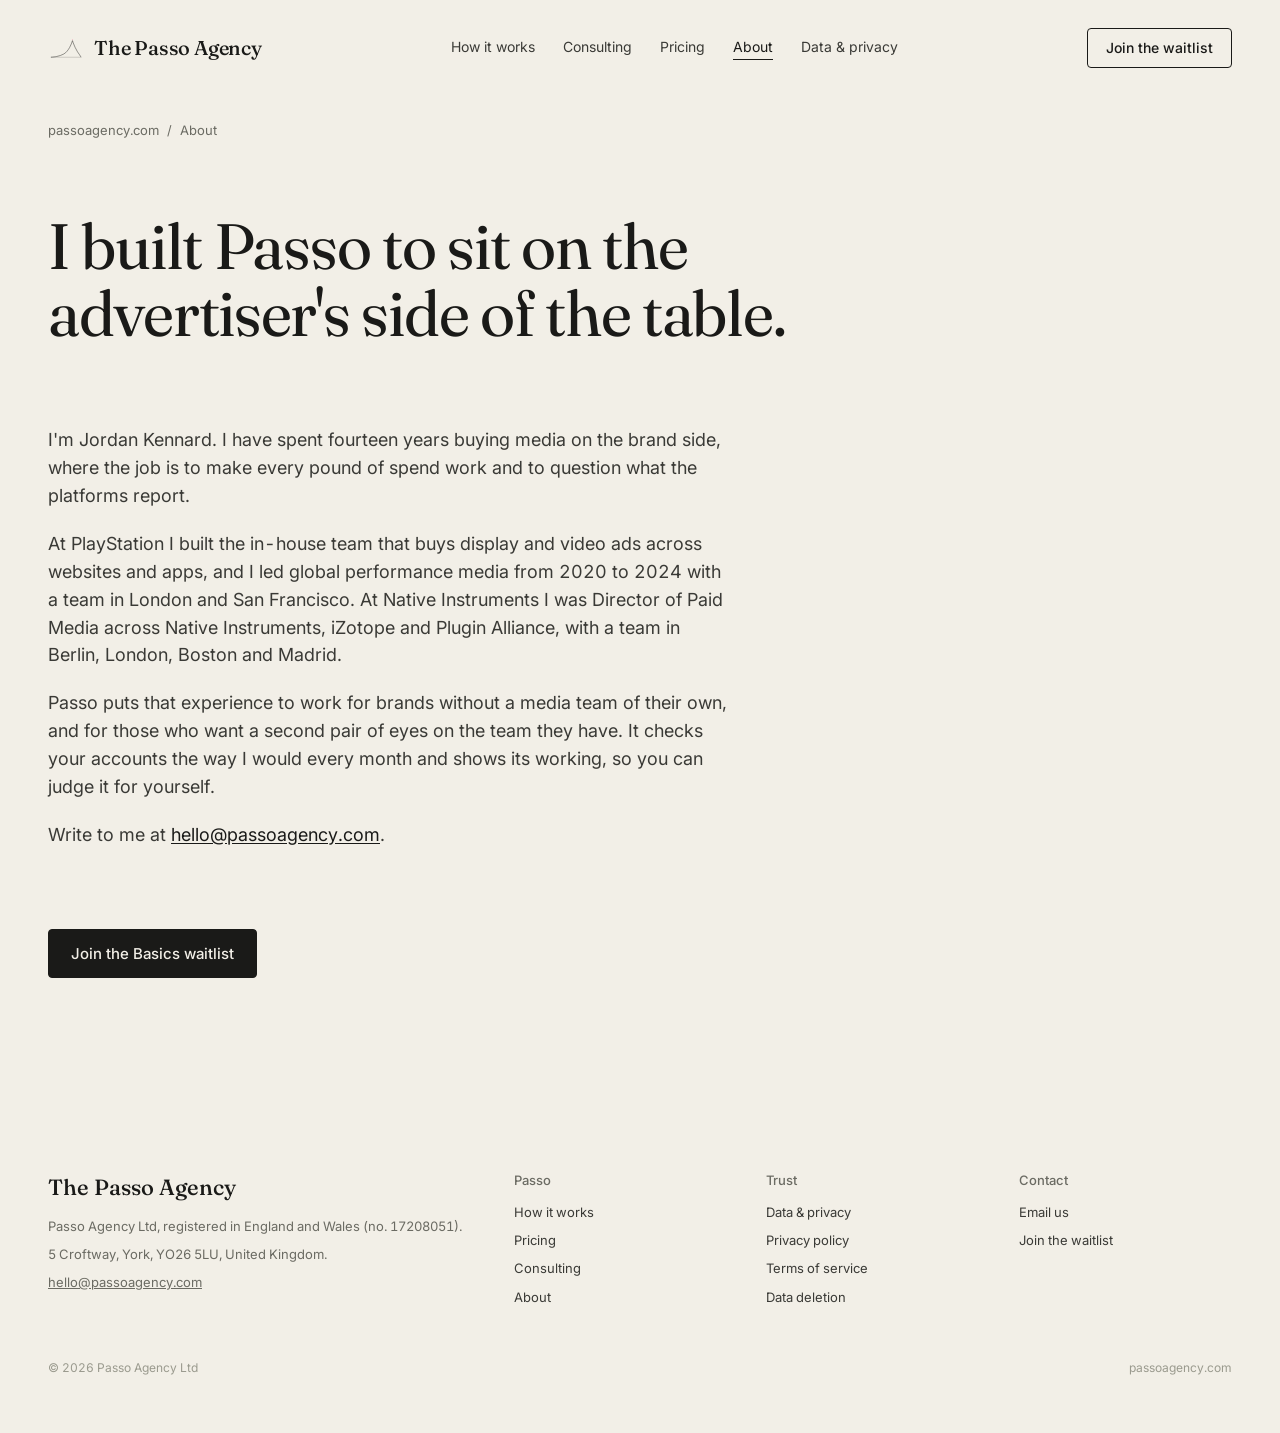
==== about.html @ f5b75918 "Site: rebuild around oversight for advertisers Homepage, How it works, a new consulting page, a new " ====
<!DOCTYPE html>
<html lang="en-GB">
<head>
  <meta charset="UTF-8" />
  <meta name="viewport" content="width=device-width, initial-scale=1.0" />
  <title>About The Passo Agency</title>
  <meta name="description" content="Passo is run by Jordan Kennard, who led paid media at PlayStation and Native Instruments." />

  <link rel="icon" type="image/svg+xml" href="data:image/svg+xml,%3Csvg xmlns='http://www.w3.org/2000/svg' viewBox='0 0 200 160' fill='none'%3E%3Cg transform='translate(16,24)'%3E%3Cline x1='120' y1='8' x2='120' y2='18' stroke='%23E5326A' stroke-width='3'/%3E%3Cpath d='M 0 110 C 14 109, 22 108, 32 106 C 46 103, 60 99, 72 92 C 86 84, 96 70, 104 56 C 112 42, 116 30, 120 18 L 124 30 C 130 46, 138 64, 148 80 C 156 92, 162 100, 168 110' stroke='%231A1A18' stroke-width='6' stroke-linejoin='miter' stroke-linecap='butt' fill='none'/%3E%3Cline x1='0' y1='110' x2='168' y2='110' stroke='%231A1A18' stroke-width='3'/%3E%3C/g%3E%3C/svg%3E" />

  <link rel="preconnect" href="https://fonts.googleapis.com" />
  <link rel="preconnect" href="https://fonts.gstatic.com" crossorigin />
  <link href="https://fonts.googleapis.com/css2?family=Fraunces:opsz,wght@9..144,400;9..144,500&family=Inter:wght@400;500;600&display=swap" rel="stylesheet" />

  <link rel="stylesheet" href="/assets/site.css" />
</head>
<body>
  <div class="page">

    <nav class="nav">
      <a class="brand" href="/" aria-label="The Passo Agency home">
        <svg class="brand-mark" viewBox="0 0 200 160" fill="none" xmlns="http://www.w3.org/2000/svg" aria-hidden="true">
          <g transform="translate(16,24)">
            <line x1="120" y1="10" x2="120" y2="16" stroke="#E5326A" stroke-width="1.5"/>
            <path d="M 0 110 C 14 109, 22 108, 32 106 C 46 103, 60 99, 72 92 C 86 84, 96 70, 104 56 C 112 42, 116 30, 120 18 L 124 30 C 130 46, 138 64, 148 80 C 156 92, 162 100, 168 110" stroke="#1A1A18" stroke-width="2.5" stroke-linejoin="miter" stroke-linecap="butt" fill="none"/>
            <line x1="0" y1="110" x2="168" y2="110" stroke="#1A1A18" stroke-width="1"/>
          </g>
        </svg>
        <span>The Passo Agency</span>
      </a>
      <div class="nav-links">
        <a href="/how-it-works.html">How it works</a>
        <a href="/consulting.html">Consulting</a>
        <a href="/pricing.html">Pricing</a>
        <a href="/about.html" class="active">About</a>
        <a href="/data-privacy.html">Data &amp; privacy</a>
      </div>
      <a href="/coming-soon.html" class="nav-cta">Join the waitlist</a>
    </nav>

    <div class="crumbs">
      <a href="/">passoagency.com</a><span class="sep">/</span><span>About</span>
    </div>

    <main class="pr pg">

      <h1>I built Passo to sit on the advertiser's side of the table.</h1>

      <section class="pg-section pg-prose">
        <p>I'm Jordan Kennard. I have spent fourteen years buying media on the brand side, where the job is to make every pound of spend work and to question what the platforms report.</p>
        <p>At PlayStation I built the in-house team that buys display and video ads across websites and apps, and I led global performance media from 2020 to 2024 with a team in London and San Francisco. At Native Instruments I was Director of Paid Media across Native Instruments, iZotope and Plugin Alliance, with a team in Berlin, London, Boston and Madrid.</p>
        <p>Passo puts that experience to work for brands without a media team of their own, and for those who want a second pair of eyes on the team they have. It checks your accounts the way I would every month and shows its working, so you can judge it for yourself.</p>
        <p>Write to me at <a href="mailto:hello@passoagency.com">hello@passoagency.com</a>.</p>
      </section>

      <section class="pg-section">
        <p><a class="btn-primary pr-btn" href="/coming-soon.html">Join the Basics waitlist</a></p>
      </section>

    </main>

    <footer class="site-foot">
      <div class="foot-grid">
        <div>
          <div class="foot-brand">The Passo Agency</div>
          <div>Passo Agency Ltd, registered in England and Wales (no. 17208051).</div>
          <div style="margin-top: 8px;">5 Croftway, York, YO26 5LU, United Kingdom.</div>
          <div style="margin-top: 8px;"><a href="mailto:hello@passoagency.com">hello@passoagency.com</a></div>
        </div>
        <div class="foot-col">
          <h5>Passo</h5>
          <ul>
            <li><a href="/how-it-works.html">How it works</a></li>
            <li><a href="/pricing.html">Pricing</a></li>
            <li><a href="/consulting.html">Consulting</a></li>
            <li><a href="/about.html">About</a></li>
          </ul>
        </div>
        <div class="foot-col">
          <h5>Trust</h5>
          <ul>
            <li><a href="/data-privacy.html">Data &amp; privacy</a></li>
            <li><a href="/privacy.html">Privacy policy</a></li>
            <li><a href="/terms.html">Terms of service</a></li>
            <li><a href="/data-deletion.html">Data deletion</a></li>
          </ul>
        </div>
        <div class="foot-col">
          <h5>Contact</h5>
          <ul>
            <li><a href="mailto:hello@passoagency.com">Email us</a></li>
            <li><a href="/coming-soon.html">Join the waitlist</a></li>
          </ul>
        </div>
      </div>
      <div class="foot-bottom">
        <div>&copy; 2026 Passo Agency Ltd</div>
        <div>passoagency.com</div>
      </div>
    </footer>

  </div>
</body>
</html>
---- assets/site.css ----
/* The Passo Agency — site-wide styles
 *
 * Design system tokens lifted from passo/design-system. Fraunces (display)
 * and Inter (body/UI) are loaded via Google Fonts in each page <head>.
 * Paper / ink palette only; rosa (#E5326A) is reserved for the live-data
 * dot on the topstrip; forest (#3D6B4A) is unused on marketing surfaces.
 */

:root {
  /* Paper tones */
  --paper-bg:     #F2EFE7;
  --paper-sunken: #ECE8DD;
  --paper-card:   #E4DFD2;
  --paper-rule:   #D8D2C2;

  /* Ink tones */
  --ink-primary:   #1A1A18;
  --ink-body:      #3A3A36;
  --ink-secondary: #6B6B63;
  --ink-label:     #9A9A8E;

  /* Accents — used sparingly */
  --rosa:   #E5326A;
  --forest: #3D6B4A;

  /* Type */
  --font-display: 'Fraunces', Georgia, serif;
  --font-body:    'Inter', -apple-system, BlinkMacSystemFont, sans-serif;

  /* Layout */
  --page-max: 1280px;
  --page-pad: 48px;
  --r-pill:   999px;
  --r-2:      4px;
  --r-1:      2px;
}

*, *::before, *::after { box-sizing: border-box; }

html, body {
  margin: 0;
  padding: 0;
  background: var(--paper-bg);
  color: var(--ink-primary);
  font-family: var(--font-body);
  font-size: 16px;
  line-height: 1.55;
  -webkit-font-smoothing: antialiased;
  font-feature-settings: 'tnum' 1;
}

a { color: inherit; }
img { max-width: 100%; display: block; }

/* ─── Layout shell ─────────────────────────────────────────────────────── */

.page { max-width: var(--page-max); margin: 0 auto; padding: 0 var(--page-pad); }

/* ─── Top strip ────────────────────────────────────────────────────────── */

.topstrip {
  display: flex;
  align-items: center;
  justify-content: space-between;
  padding: 14px 0;
  font-size: 11px;
  letter-spacing: 0.12em;
  text-transform: uppercase;
  color: var(--ink-label);
  border-bottom: 1px solid var(--paper-rule);
}

.topstrip .live {
  display: inline-flex;
  align-items: center;
  gap: 8px;
}

.topstrip .live-dot {
  width: 6px;
  height: 6px;
  background: var(--rosa);
  border-radius: 50%;
  display: inline-block;
  animation: passo-pulse 2.4s ease-in-out infinite;
}

@keyframes passo-pulse {
  0%, 100% { opacity: 1; }
  50%      { opacity: 0.4; }
}

@media (prefers-reduced-motion: reduce) {
  .topstrip .live-dot { animation: none; }
}

/* ─── Nav ──────────────────────────────────────────────────────────────── */

.nav {
  display: flex;
  align-items: center;
  justify-content: space-between;
  padding: 28px 0;
  gap: 24px;
}

.brand {
  display: inline-flex;
  align-items: center;
  gap: 10px;
  font-family: var(--font-display);
  font-weight: 500;
  font-size: 20px;
  letter-spacing: -0.01em;
  color: var(--ink-primary);
  text-decoration: none;
}

.brand-mark {
  width: 36px;
  height: 29px;
  flex-shrink: 0;
}

.nav-links {
  display: flex;
  gap: 28px;
  font-size: 14px;
  color: var(--ink-body);
}

.nav-links a {
  color: inherit;
  text-decoration: none;
  border-bottom: 1px solid transparent;
  padding-bottom: 2px;
  transition: border-color 0.15s ease;
}

.nav-links a:hover { border-color: var(--paper-rule); }
.nav-links a.active { color: var(--ink-primary); border-color: var(--ink-primary); }

.nav-cta {
  display: inline-block;
  padding: 8px 18px;
  border: 1px solid var(--ink-primary);
  border-radius: var(--r-2);
  color: var(--ink-primary);
  font-size: 14px;
  font-weight: 500;
  text-decoration: none;
  transition: background 0.15s ease, color 0.15s ease;
}

.nav-cta:hover { background: var(--ink-primary); color: var(--paper-bg); }

/* ─── Buttons ──────────────────────────────────────────────────────────── */

.btn-primary {
  display: inline-flex;
  align-items: center;
  gap: 8px;
  padding: 12px 22px;
  background: var(--ink-primary);
  color: var(--paper-bg);
  border: 1px solid var(--ink-primary);
  border-radius: var(--r-pill);
  font-size: 15px;
  font-weight: 500;
  font-family: inherit;
  text-decoration: none;
  cursor: pointer;
  transition: opacity 0.15s ease;
}

.btn-primary:hover { opacity: 0.85; }

.btn-secondary {
  display: inline-flex;
  align-items: center;
  gap: 8px;
  padding: 12px 22px;
  background: transparent;
  color: var(--ink-primary);
  border: 1px solid var(--paper-rule);
  border-radius: var(--r-pill);
  font-size: 15px;
  font-weight: 500;
  font-family: inherit;
  text-decoration: none;
  cursor: pointer;
  transition: border-color 0.15s ease;
}

.btn-secondary:hover { border-color: var(--ink-primary); }

/* ─── Eyebrow / labels ─────────────────────────────────────────────────── */

.eyebrow {
  font-size: 11px;
  font-weight: 600;
  letter-spacing: 0.16em;
  text-transform: uppercase;
  color: var(--ink-label);
  margin-bottom: 16px;
}

/* ─── Display / body type ──────────────────────────────────────────────── */

h1, h2, h3, h4 {
  font-family: var(--font-display);
  font-weight: 400;
  letter-spacing: -0.02em;
  color: var(--ink-primary);
  margin: 0;
}

h1 { font-size: 64px; line-height: 1.05; }
h2 { font-size: 40px; line-height: 1.15; letter-spacing: -0.015em; }
h3 { font-size: 22px; line-height: 1.25; letter-spacing: -0.01em; }
h4 { font-size: 18px; line-height: 1.3; letter-spacing: -0.005em; }

h1 em, h2 em, h3 em { font-style: italic; }

p { margin: 0 0 16px; color: var(--ink-body); }

p.lede {
  font-size: 19px;
  line-height: 1.55;
  color: var(--ink-body);
  max-width: 720px;
}

strong { color: var(--ink-primary); font-weight: 500; }

code {
  font-family: ui-monospace, 'SF Mono', Menlo, monospace;
  font-size: 0.9em;
  color: var(--ink-primary);
  background: var(--paper-sunken);
  padding: 1px 6px;
  border-radius: var(--r-1);
}

/* ─── Hero (homepage + interior) ───────────────────────────────────────── */

.hero {
  padding: 80px 0 64px;
  border-bottom: 1px solid var(--paper-rule);
}

.hero-interior { padding: 24px 0 48px; }

.hero h1 { max-width: 920px; margin-bottom: 22px; }

.hero-sub {
  font-size: 19px;
  line-height: 1.55;
  color: var(--ink-body);
  max-width: 640px;
  margin: 0 0 32px;
}

.hero-ctas {
  display: flex;
  gap: 12px;
  flex-wrap: wrap;
  align-items: center;
}

.hero-meta {
  margin-top: 24px;
  font-size: 13px;
  color: var(--ink-secondary);
}

/* ─── Sections ─────────────────────────────────────────────────────────── */

section.section {
  padding: 72px 0;
  border-bottom: 1px solid var(--paper-rule);
}

section.section:last-of-type { border-bottom: none; }

/* ─── Pillars ──────────────────────────────────────────────────────────── */

.pillar-grid {
  display: grid;
  grid-template-columns: repeat(3, 1fr);
  gap: 24px;
  margin-top: 8px;
}

.pillar {
  padding: 28px;
  background: var(--paper-card);
  border: 1px solid var(--paper-rule);
}

.pillar-num {
  font-family: var(--font-display);
  font-size: 13px;
  color: var(--ink-secondary);
  margin-bottom: 14px;
  letter-spacing: 0.05em;
}

.pillar h3 { margin-bottom: 12px; }
.pillar p { font-size: 15px; margin: 0; line-height: 1.55; color: var(--ink-body); }

/* ─── Timeline ─────────────────────────────────────────────────────────── */

.timeline {
  display: grid;
  grid-template-columns: 1fr 1fr;
  gap: 40px;
  margin-top: 16px;
}

.timeline-step {
  border-left: 1px solid var(--paper-rule);
  padding-left: 22px;
}

.timeline-step .day {
  font-family: var(--font-display);
  font-size: 13px;
  color: var(--ink-secondary);
  text-transform: uppercase;
  letter-spacing: 0.1em;
  margin-bottom: 8px;
}

.timeline-step h4 { margin-bottom: 10px; }
.timeline-step p { font-size: 15px; margin: 0; color: var(--ink-body); }

/* ─── Data sources rows ────────────────────────────────────────────────── */

.data-row {
  display: grid;
  grid-template-columns: 220px 1fr;
  gap: 32px;
  padding: 22px 0;
  border-bottom: 1px solid var(--paper-rule);
  align-items: baseline;
}

.data-row:last-child { border-bottom: none; }

.data-source {
  font-family: var(--font-display);
  font-weight: 500;
  font-size: 20px;
  color: var(--ink-primary);
}

.data-purpose {
  font-size: 15px;
  line-height: 1.6;
  color: var(--ink-body);
}

/* ─── Crumbs ───────────────────────────────────────────────────────────── */

.crumbs {
  padding: 24px 0 0;
  font-size: 13px;
  color: var(--ink-secondary);
}

.crumbs a { color: inherit; text-decoration: none; }
.crumbs a:hover { color: var(--ink-secondary); }
.crumbs span.sep { padding: 0 8px; }

/* ─── Article layout (interior pages with TOC) ─────────────────────────── */

.main-grid {
  display: grid;
  grid-template-columns: 220px 1fr;
  gap: 56px;
  padding: 56px 0 80px;
}

.toc {
  position: sticky;
  top: 24px;
  align-self: start;
}

.toc h6 {
  font-size: 11px;
  font-weight: 600;
  letter-spacing: 0.12em;
  color: var(--ink-label);
  margin: 0 0 12px;
  text-transform: uppercase;
}

.toc ol {
  list-style: none;
  padding: 0;
  margin: 0;
  border-left: 1px solid var(--paper-rule);
}

.toc li a {
  display: block;
  padding: 6px 14px;
  font-size: 14px;
  color: var(--ink-body);
  text-decoration: none;
  border-left: 2px solid transparent;
  margin-left: -1px;
  line-height: 1.4;
}

.toc li a:hover { color: var(--ink-primary); }
.toc li.active a { color: var(--ink-primary); border-left-color: var(--ink-primary); font-weight: 500; }

article > section { margin-bottom: 48px; }
article h2 { font-size: 32px; margin-bottom: 14px; }
article h3 { font-size: 20px; margin: 26px 0 10px; }
article p, article li { font-size: 16px; line-height: 1.65; color: var(--ink-body); }
article ul { padding-left: 22px; margin: 0 0 16px; }
article li { margin-bottom: 6px; }

/* ─── Callout ──────────────────────────────────────────────────────────── */

.callout {
  margin: 24px 0;
  padding: 22px 26px;
  background: var(--paper-sunken);
  border: 1px solid var(--paper-rule);
}

.callout h4 { font-size: 17px; margin: 0 0 8px; }
.callout p { margin: 0; font-size: 14px; color: var(--ink-secondary); line-height: 1.55; }

/* ─── Field table (how-it-works) ───────────────────────────────────────── */

.field-table {
  width: 100%;
  border-collapse: collapse;
  margin: 16px 0 22px;
  font-size: 14px;
}

.field-table th, .field-table td {
  text-align: left;
  padding: 12px 14px;
  border-bottom: 1px solid var(--paper-rule);
  vertical-align: top;
}

.field-table th {
  color: var(--ink-label);
  font-weight: 600;
  font-size: 11px;
  letter-spacing: 0.1em;
  text-transform: uppercase;
  background: var(--paper-sunken);
}

.field-table td.field {
  font-family: ui-monospace, 'SF Mono', Menlo, monospace;
  color: var(--ink-primary);
  font-size: 13px;
  line-height: 1.5;
}

/* ─── Pact (data-privacy) ──────────────────────────────────────────────── */

.pact {
  margin: 48px 0 0;
  padding: 32px;
  background: var(--paper-card);
  border: 1px solid var(--paper-rule);
}

.pact-head { margin-bottom: 8px; }
.pact-head .eyebrow { margin-bottom: 8px; }
.pact-head h2 { font-size: 28px; margin-bottom: 12px; }

.pact-grid {
  display: grid;
  grid-template-columns: 1fr 1fr;
  gap: 32px;
  margin-top: 24px;
}

.pact-col h3 {
  font-size: 13px;
  letter-spacing: 0.12em;
  text-transform: uppercase;
  color: var(--ink-label);
  font-family: var(--font-body);
  font-weight: 600;
  margin: 0 0 12px;
}

.pact-col ul {
  list-style: none;
  padding: 0;
  margin: 0;
  border-top: 1px solid var(--paper-rule);
}

.pact-col li {
  padding: 14px 0;
  font-size: 15px;
  line-height: 1.55;
  color: var(--ink-body);
  border-bottom: 1px solid var(--paper-rule);
}

.pact-col li:last-child { border-bottom: none; }

/* ─── API card ─────────────────────────────────────────────────────────── */

.api-card {
  margin: 22px 0;
  border: 1px solid var(--paper-rule);
}

.api-head {
  padding: 16px 22px;
  background: var(--paper-sunken);
  display: flex;
  justify-content: space-between;
  align-items: center;
  border-bottom: 1px solid var(--paper-rule);
}

.api-head h3 { font-size: 19px; margin: 0; }

.api-body { padding: 20px 22px; }
.api-body p { margin: 0 0 12px; font-size: 15px; }
.api-body p:last-child { margin-bottom: 0; }

.label {
  font-size: 11px;
  font-weight: 600;
  letter-spacing: 0.1em;
  text-transform: uppercase;
  color: var(--ink-label);
  margin-right: 6px;
}

.tag {
  display: inline-block;
  padding: 4px 10px;
  border: 1px solid var(--paper-rule);
  border-radius: var(--r-pill);
  font-size: 11px;
  letter-spacing: 0.08em;
  text-transform: uppercase;
  color: var(--ink-secondary);
  background: var(--paper-bg);
}

/* ─── Pricing rows ─────────────────────────────────────────────────────── */

.shape {
  padding: 56px 0;
}

.shape-list {
  display: grid;
  gap: 0;
  margin: 0;
  border-top: 1px solid var(--paper-rule);
}

.shape-row {
  display: grid;
  grid-template-columns: 240px 1fr;
  gap: 32px;
  padding: 24px 0;
  border-bottom: 1px solid var(--paper-rule);
  align-items: baseline;
}

.shape-row dt {
  font-family: var(--font-display);
  font-weight: 500;
  font-size: 19px;
  color: var(--ink-primary);
}

.shape-row dd {
  margin: 0;
  font-size: 15px;
  line-height: 1.6;
  color: var(--ink-body);
}

/* ─── Pricing page ─────────────────────────────────────────────────────── */
/* Follows the client design rules in passo-prospects: no eyebrows, capitals,
   pills, boxes or dividers. Spacing and type do the work. */

.pr { padding: 72px 0 24px; }
.pr h1 { max-width: 860px; margin-bottom: 20px; }
.pr-lede { font-size: 19px; max-width: 640px; margin: 0; }

.pr-plans {
  display: grid;
  grid-template-columns: repeat(3, minmax(0, 1fr));
  gap: 56px;
  margin-top: 72px;
  align-items: start;
}

.pr-plan h2 { font-size: 30px; margin-bottom: 14px; }
.pr-price { font-family: var(--font-display); font-size: 24px; line-height: 1.2; color: var(--ink-primary); margin: 0 0 6px; }
.pr-sub { font-size: 14px; color: var(--ink-secondary); margin: 0 0 24px; }
.pr-plan p { max-width: 460px; }
.pr-list { list-style: none; padding: 0; margin: 24px 0 28px; max-width: 460px; }
.pr-list li { font-size: 15px; line-height: 1.5; color: var(--ink-body); margin-bottom: 12px; }
.pr-btn { border-radius: var(--r-2); }
.pr a { color: var(--ink-primary); text-underline-offset: 2px; }
.pr a.pr-btn { color: var(--paper-bg); }

.term { border-bottom: 1px dotted var(--ink-secondary); cursor: help; }

.pr-note { margin: 72px 0 0; max-width: 640px; }

.pr-fold { margin-top: 72px; max-width: 720px; }
.pr-fold h2 { font-size: 30px; margin-bottom: 20px; }
.pr-fold summary { cursor: pointer; padding: 8px 0; font-size: 16px; color: var(--ink-primary); }
.pr-fold details p { margin: 4px 0 16px 18px; font-size: 15px; }
.pr-terms { margin: 8px 0 0 18px; }
.pr-terms dt { font-weight: 500; color: var(--ink-primary); font-size: 15px; }
.pr-terms dd { margin: 0 0 14px; font-size: 15px; color: var(--ink-body); }

@media (max-width: 880px) {
  .pr { padding-top: 40px; }
  .pr-plans { grid-template-columns: 1fr; gap: 56px; margin-top: 48px; }
}

/* ─── Coming-soon frame ────────────────────────────────────────────────── */

.coming-frame {
  max-width: 640px;
  padding: 96px 0 80px;
}

.coming-frame h1 { font-size: 56px; margin-bottom: 22px; }

.fineprint {
  margin-top: 28px;
  font-size: 13px;
  color: var(--ink-secondary);
}

.fineprint a { color: var(--ink-primary); }

/* ─── Footer ───────────────────────────────────────────────────────────── */

footer.site-foot {
  padding: 56px 0 56px;
  margin-top: 96px;
  font-size: 13px;
  color: var(--ink-secondary);
}

.foot-grid {
  display: grid;
  grid-template-columns: 2fr 1fr 1fr 1fr;
  gap: 40px;
  margin-bottom: 36px;
}

.foot-brand {
  font-family: var(--font-display);
  font-weight: 500;
  font-size: 22px;
  color: var(--ink-primary);
  margin-bottom: 12px;
}

.foot-col h5 {
  font-size: 13px;
  color: var(--ink-secondary);
  margin: 0 0 12px;
  font-weight: 500;
}

.foot-col ul { list-style: none; padding: 0; margin: 0; }
.foot-col li { margin-bottom: 8px; }
.foot-col a { color: var(--ink-body); text-decoration: none; border-bottom: 1px solid transparent; padding-bottom: 1px; }
.foot-col a:hover { border-bottom-color: var(--paper-rule); }

.foot-bottom {
  padding-top: 8px;
  display: flex;
  justify-content: space-between;
  color: var(--ink-label);
  font-size: 12px;
}

/* ─── Mobile ───────────────────────────────────────────────────────────── */

@media (max-width: 880px) {
  :root { --page-pad: 24px; }
  h1 { font-size: 44px; }
  h2 { font-size: 30px; }
  .hero { padding: 56px 0 48px; }
  .hero-sub { font-size: 17px; }
  .pillar-grid, .timeline, .pact-grid {
    grid-template-columns: 1fr;
    gap: 20px;
  }
  .data-row, .shape-row { grid-template-columns: 1fr; gap: 8px; }
  .main-grid { grid-template-columns: 1fr; gap: 32px; padding: 32px 0 56px; }
  .toc { position: static; }
  .nav { flex-wrap: wrap; gap: 16px; }
  .nav-links { gap: 18px; flex-wrap: wrap; }
  .foot-grid { grid-template-columns: 1fr 1fr; gap: 28px; }
  .foot-bottom { flex-direction: column; gap: 8px; }
  .coming-frame h1 { font-size: 38px; }
}

@media (max-width: 540px) {
  .foot-grid { grid-template-columns: 1fr; }
  .nav-cta { display: none; }
}

/* ─── Plain pages (home, how it works, consulting, about, waitlist) ─────── */

.pg-ctas { display: flex; flex-wrap: wrap; align-items: center; gap: 24px; margin: 32px 0 0; }
.pg-section { margin-top: 80px; }
.pg-section > h2 { font-size: 34px; max-width: 760px; margin-bottom: 18px; }
.pg-text { font-size: 17px; max-width: 680px; }
.pg-prose p { font-size: 18px; max-width: 680px; margin-bottom: 20px; }
.pg-grid { display: grid; grid-template-columns: repeat(2, minmax(0, 1fr)); gap: 40px 64px; max-width: 1000px; }
.pg-grid h3 { margin-bottom: 8px; }
.pg-grid p { font-size: 15px; margin: 0; }
.pg-plans { margin: 0 0 20px; max-width: 760px; }
.pg-plans > div { margin-bottom: 20px; }
.pg-plans dt { font-family: var(--font-display); font-size: 22px; color: var(--ink-primary); margin-bottom: 4px; }
.pg-plans dd { margin: 0; font-size: 16px; color: var(--ink-body); }
.pg-steps { list-style: decimal; padding-left: 28px; margin: 64px 0 0; max-width: 720px; }
.pg-steps li { margin-bottom: 44px; padding-left: 8px; }
.pg-steps li::marker { font-family: var(--font-display); font-size: 22px; color: var(--ink-secondary); }
.pg-steps h2 { font-size: 26px; margin-bottom: 10px; }
.pg-steps p { font-size: 16px; }
.pg .pr-list { margin-top: 8px; }

@media (max-width: 880px) {
  .pg-grid { grid-template-columns: 1fr; gap: 28px; }
  .pg-section { margin-top: 56px; }
  .pg-section > h2 { font-size: 28px; }
}
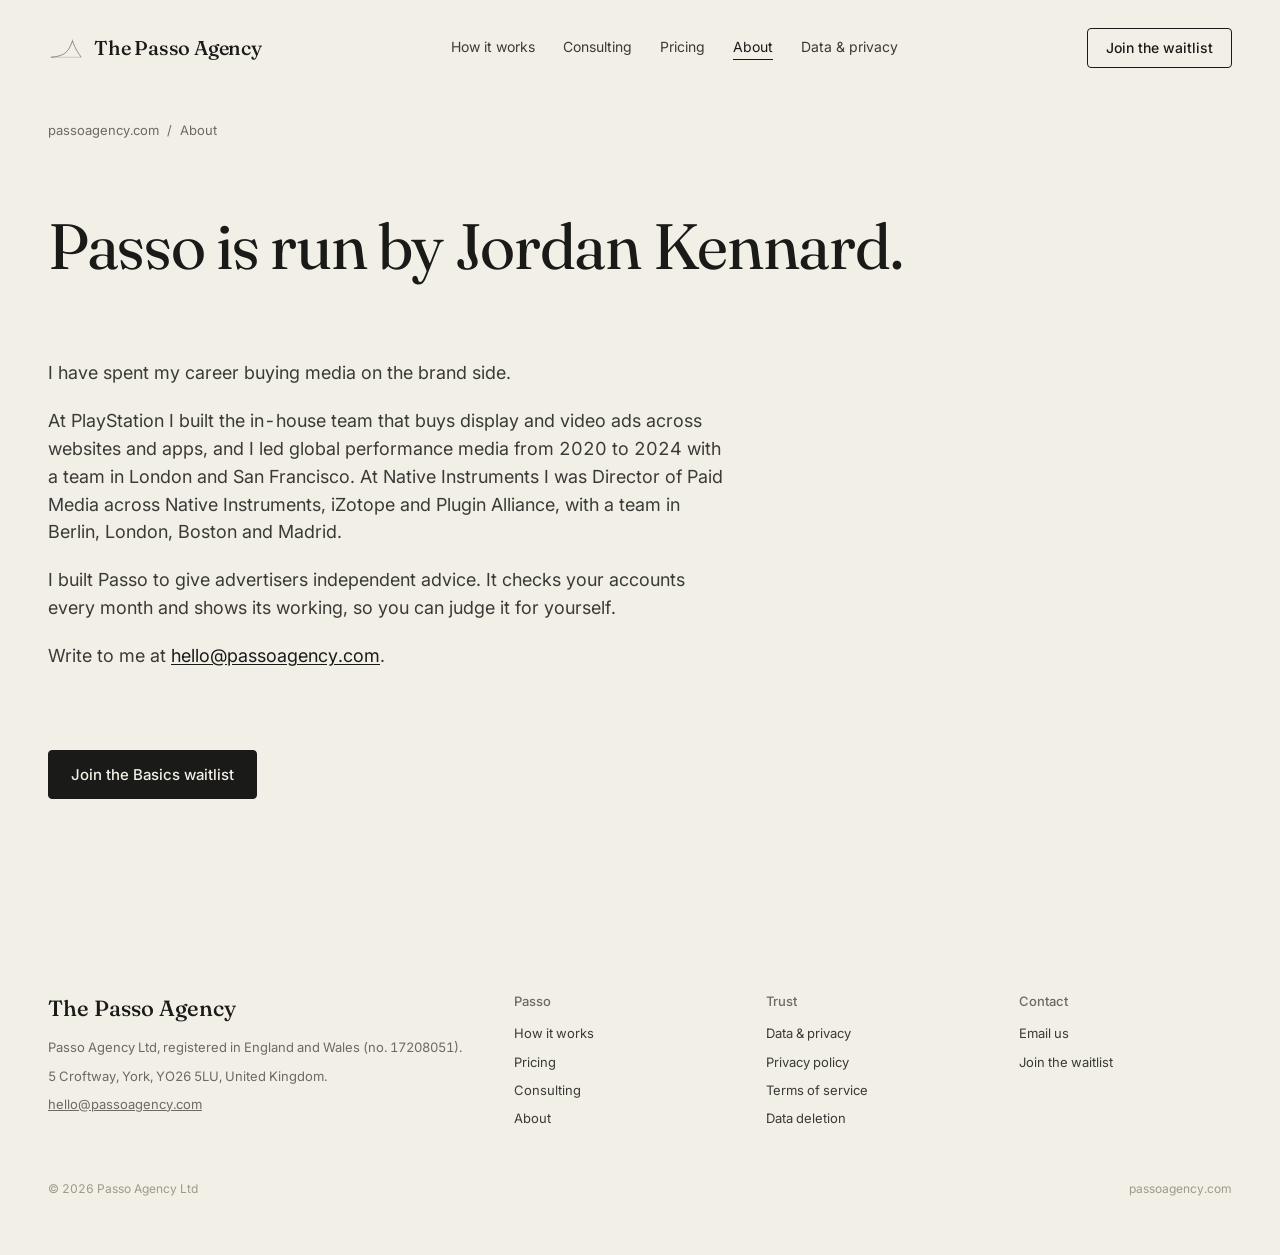
==== commit d115d653: "Site: independent advice headline, consulting by conversation Homepage leads with Independent advice" ====
--- a/about.html
+++ b/about.html
@@ -44,12 +44,12 @@
 
     <main class="pr pg">
 
-      <h1>I built Passo to sit on the advertiser's side of the table.</h1>
+      <h1>Passo is run by Jordan Kennard.</h1>
 
       <section class="pg-section pg-prose">
-        <p>I'm Jordan Kennard. I have spent fourteen years buying media on the brand side, where the job is to make every pound of spend work and to question what the platforms report.</p>
+        <p>I have spent my career buying media on the brand side.</p>
         <p>At PlayStation I built the in-house team that buys display and video ads across websites and apps, and I led global performance media from 2020 to 2024 with a team in London and San Francisco. At Native Instruments I was Director of Paid Media across Native Instruments, iZotope and Plugin Alliance, with a team in Berlin, London, Boston and Madrid.</p>
-        <p>Passo puts that experience to work for brands without a media team of their own, and for those who want a second pair of eyes on the team they have. It checks your accounts the way I would every month and shows its working, so you can judge it for yourself.</p>
+        <p>I built Passo to give advertisers independent advice. It checks your accounts every month and shows its working, so you can judge it for yourself.</p>
         <p>Write to me at <a href="mailto:hello@passoagency.com">hello@passoagency.com</a>.</p>
       </section>
 
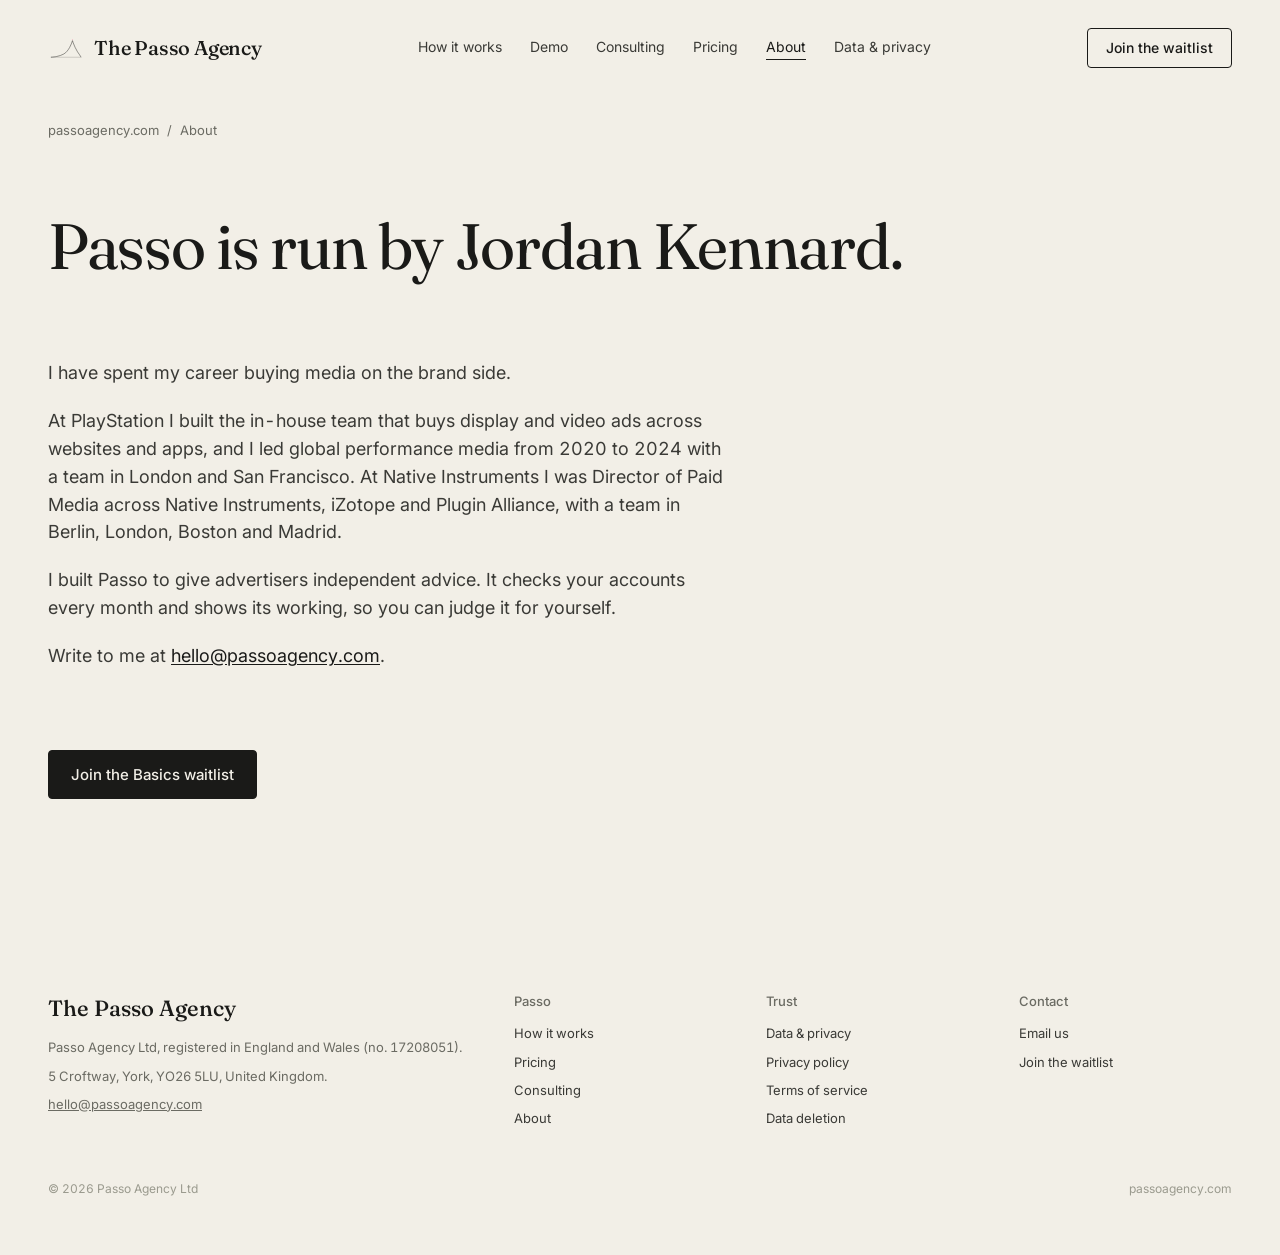
==== commit 5eeec846: "Home page: rosa accents, sunken checks band, Demo in nav, expertise-led first section Co-Authored-By" ====
--- a/about.html
+++ b/about.html
@@ -30,6 +30,7 @@
       </a>
       <div class="nav-links">
         <a href="/how-it-works.html">How it works</a>
+        <a href="https://clients.passoagency.com/demo/health-check">Demo</a>
         <a href="/consulting.html">Consulting</a>
         <a href="/pricing.html">Pricing</a>
         <a href="/about.html" class="active">About</a>
--- a/assets/site.css
+++ b/assets/site.css
@@ -2,8 +2,9 @@
  *
  * Design system tokens lifted from passo/design-system. Fraunces (display)
  * and Inter (body/UI) are loaded via Google Fonts in each page <head>.
- * Paper / ink palette only; rosa (#E5326A) is reserved for the live-data
- * dot on the topstrip; forest (#3D6B4A) is unused on marketing surfaces.
+ * Paper / ink palette with rosa (#E5326A) as the single accent, used like
+ * ink: italic emphasis, numerals, hover. Never as a fill or background.
+ * Forest (#3D6B4A) is unused on marketing surfaces.
  */
 
 :root {
@@ -473,9 +474,6 @@
 
 .pact {
   margin: 48px 0 0;
-  padding: 32px;
-  background: var(--paper-card);
-  border: 1px solid var(--paper-rule);
 }
 
 .pact-head { margin-bottom: 8px; }
@@ -490,12 +488,10 @@
 }
 
 .pact-col h3 {
-  font-size: 13px;
-  letter-spacing: 0.12em;
-  text-transform: uppercase;
-  color: var(--ink-label);
-  font-family: var(--font-body);
-  font-weight: 600;
+  font-size: 22px;
+  color: var(--ink);
+  font-family: var(--font-display);
+  font-weight: 400;
   margin: 0 0 12px;
 }
 
@@ -752,3 +748,135 @@
   .pg-section { margin-top: 56px; }
   .pg-section > h2 { font-size: 28px; }
 }
+
+/* ─── Waitlist form ─────────────────────────────────────────────────────── */
+
+.wl { display: grid; gap: 8px; max-width: 460px; margin-top: 40px; }
+.wl label { font-size: 14px; font-weight: 500; color: var(--ink-primary); margin-top: 12px; }
+.wl input, .wl select {
+  min-height: 44px; padding: 10px 12px; font: inherit; font-size: 16px;
+  color: var(--ink-primary); background: var(--paper-bg);
+  border: 1px solid var(--ink-secondary); border-radius: var(--r-1);
+}
+.wl input:focus, .wl select:focus { outline: 2px solid var(--ink-primary); outline-offset: 1px; }
+.wl button { justify-self: start; margin-top: 16px; min-height: 44px; border: 0; cursor: pointer; font: inherit; font-weight: 500; }
+.wl button:disabled { opacity: 0.6; cursor: default; }
+.wl-note { font-size: 13px; color: var(--ink-secondary); margin: 12px 0 0; }
+.wl-note a, .wl-done a { color: var(--ink-primary); }
+.wl-status { font-size: 14px; color: var(--ink-body); min-height: 20px; margin: 4px 0 0; }
+.wl-hidden { position: absolute; left: -10000px; width: 1px; height: 1px; overflow: hidden; }
+.wl-done { display: none; font-family: var(--font-display); font-size: 22px; color: var(--ink-primary); max-width: 560px; margin-top: 40px; }
+.wl-done.show, .wl-done:target { display: block; }
+#joined:target ~ * .wl, main:has(#joined:target) .wl, main:has(#not-joined:target) .wl { display: none; }
+
+/* ─── Home page (23 Nov 2026) ─────────────────────────────────────────────
+ * Editorial layout from passo/design-system: type-led hero with italic doing
+ * the reflective work, hairline rules carrying the hierarchy, two-column
+ * splits, rosa only on the numerals and hover. No shadows, no fills. */
+
+.hm { padding-bottom: 24px; }
+.hm em { font-style: italic; color: var(--ink-body); }
+.hm-title em,
+.hm-split h2 em { color: var(--rosa); }
+
+/* Sunken paper band, full bleed, behind the checks list */
+body { overflow-x: clip; }
+.hm-band { position: relative; isolation: isolate; border-bottom: 0; }
+.hm-band::before {
+  content: "";
+  position: absolute;
+  top: 0; bottom: 0; left: 50%;
+  width: 100vw;
+  transform: translateX(-50%);
+  background: var(--paper-sunken);
+  border-top: 1px solid var(--paper-rule);
+  border-bottom: 1px solid var(--paper-rule);
+  z-index: -1;
+}
+
+.hm-hero {
+  display: grid;
+  grid-template-columns: minmax(0, 7fr) minmax(0, 5fr);
+  gap: 64px;
+  align-items: end;
+  padding: 72px 0 80px;
+  border-bottom: 1px solid var(--paper-rule);
+}
+.hm-title { font-size: 92px; line-height: 0.98; letter-spacing: -0.03em; max-width: 720px; }
+.hm-hero-side { border-left: 1px solid var(--paper-rule); padding-left: 36px; }
+.hm-lede { font-size: 18px; line-height: 1.6; margin: 0 0 28px; }
+.hm-ctas { display: flex; flex-wrap: wrap; align-items: center; gap: 20px 28px; margin: 0; }
+.hm .btn-primary { transition: background 0.18s ease, border-color 0.18s ease; }
+.hm .btn-primary:hover { opacity: 1; background: var(--rosa); border-color: var(--rosa); }
+
+.hm-link {
+  color: var(--ink-primary);
+  font-size: 15px;
+  font-weight: 500;
+  text-decoration: none;
+  border-bottom: 1px solid var(--ink-primary);
+  padding-bottom: 2px;
+  transition: color 0.18s ease, border-color 0.18s ease;
+}
+.hm-link:hover { color: var(--rosa); border-color: var(--rosa); }
+.hm a:focus-visible { outline: 2px solid var(--rosa); outline-offset: 2px; }
+
+.hm-split {
+  display: grid;
+  grid-template-columns: minmax(0, 5fr) minmax(0, 7fr);
+  gap: 64px;
+  padding: 72px 0;
+  border-bottom: 1px solid var(--paper-rule);
+}
+.hm-split h2 { font-size: 38px; line-height: 1.12; }
+.hm-split p { font-size: 17px; line-height: 1.65; max-width: 620px; }
+.hm-split p:last-child { margin-bottom: 0; }
+.hm-split a:not(.btn-primary) { color: var(--ink-primary); }
+.hm-aside { font-family: var(--font-display); font-style: italic; font-size: 21px !important; line-height: 1.4 !important; color: var(--ink-primary); }
+
+.hm-block { padding: 72px 0; border-bottom: 1px solid var(--paper-rule); }
+.hm-block-title { font-size: 44px; line-height: 1.1; max-width: 820px; margin-bottom: 48px; }
+
+.hm-checks {
+  list-style: none;
+  padding: 0;
+  margin: 0;
+  display: grid;
+  grid-template-columns: repeat(3, minmax(0, 1fr));
+  gap: 48px 40px;
+}
+.hm-checks li { border-top: 1px solid var(--ink-primary); padding-top: 18px; }
+.hm-checks-last { grid-column: span 2; }
+.hm-num { display: block; font-family: var(--font-display); font-size: 15px; color: var(--rosa); margin-bottom: 12px; }
+.hm-checks h3 { font-size: 23px; margin-bottom: 10px; }
+.hm-checks p { font-size: 15px; line-height: 1.6; margin: 0; max-width: 520px; }
+
+.hm-plans { display: grid; grid-template-columns: repeat(3, minmax(0, 1fr)); gap: 24px; }
+.hm-plan { background: var(--paper-card); border: 1px solid var(--paper-rule); padding: 28px 28px 32px; }
+.hm-plan h3 { font-size: 22px; margin-bottom: 18px; }
+.hm-price { font-family: var(--font-display); font-size: 52px; line-height: 1; letter-spacing: -0.02em; color: var(--ink-primary); margin: 0 0 20px; }
+.hm-price span { display: block; font-family: var(--font-body); font-size: 13px; letter-spacing: 0; color: var(--ink-secondary); margin-top: 8px; }
+.hm-price-word { font-size: 34px; font-style: italic; padding-top: 12px; margin-bottom: 39px; }
+.hm-plan p:last-child { font-size: 15px; line-height: 1.6; margin: 0; }
+.hm-more { margin: 32px 0 0; }
+
+.hm-close { border-bottom: 0; }
+
+@media (max-width: 980px) {
+  .hm-hero, .hm-split { grid-template-columns: 1fr; gap: 32px; }
+  .hm-hero { padding: 40px 0 56px; }
+  .hm-title { font-size: 60px; }
+  .hm-hero-side { border-left: 0; padding-left: 0; border-top: 1px solid var(--paper-rule); padding-top: 28px; }
+  .hm-split, .hm-block { padding: 56px 0; }
+  .hm-split h2 { font-size: 30px; }
+  .hm-block-title { font-size: 32px; margin-bottom: 36px; }
+  .hm-checks { grid-template-columns: 1fr 1fr; }
+  .hm-checks-last { grid-column: span 2; }
+  .hm-plans { grid-template-columns: 1fr; }
+}
+
+@media (max-width: 600px) {
+  .hm-title { font-size: 46px; }
+  .hm-checks { grid-template-columns: 1fr; gap: 36px; }
+  .hm-checks-last { grid-column: auto; }
+}
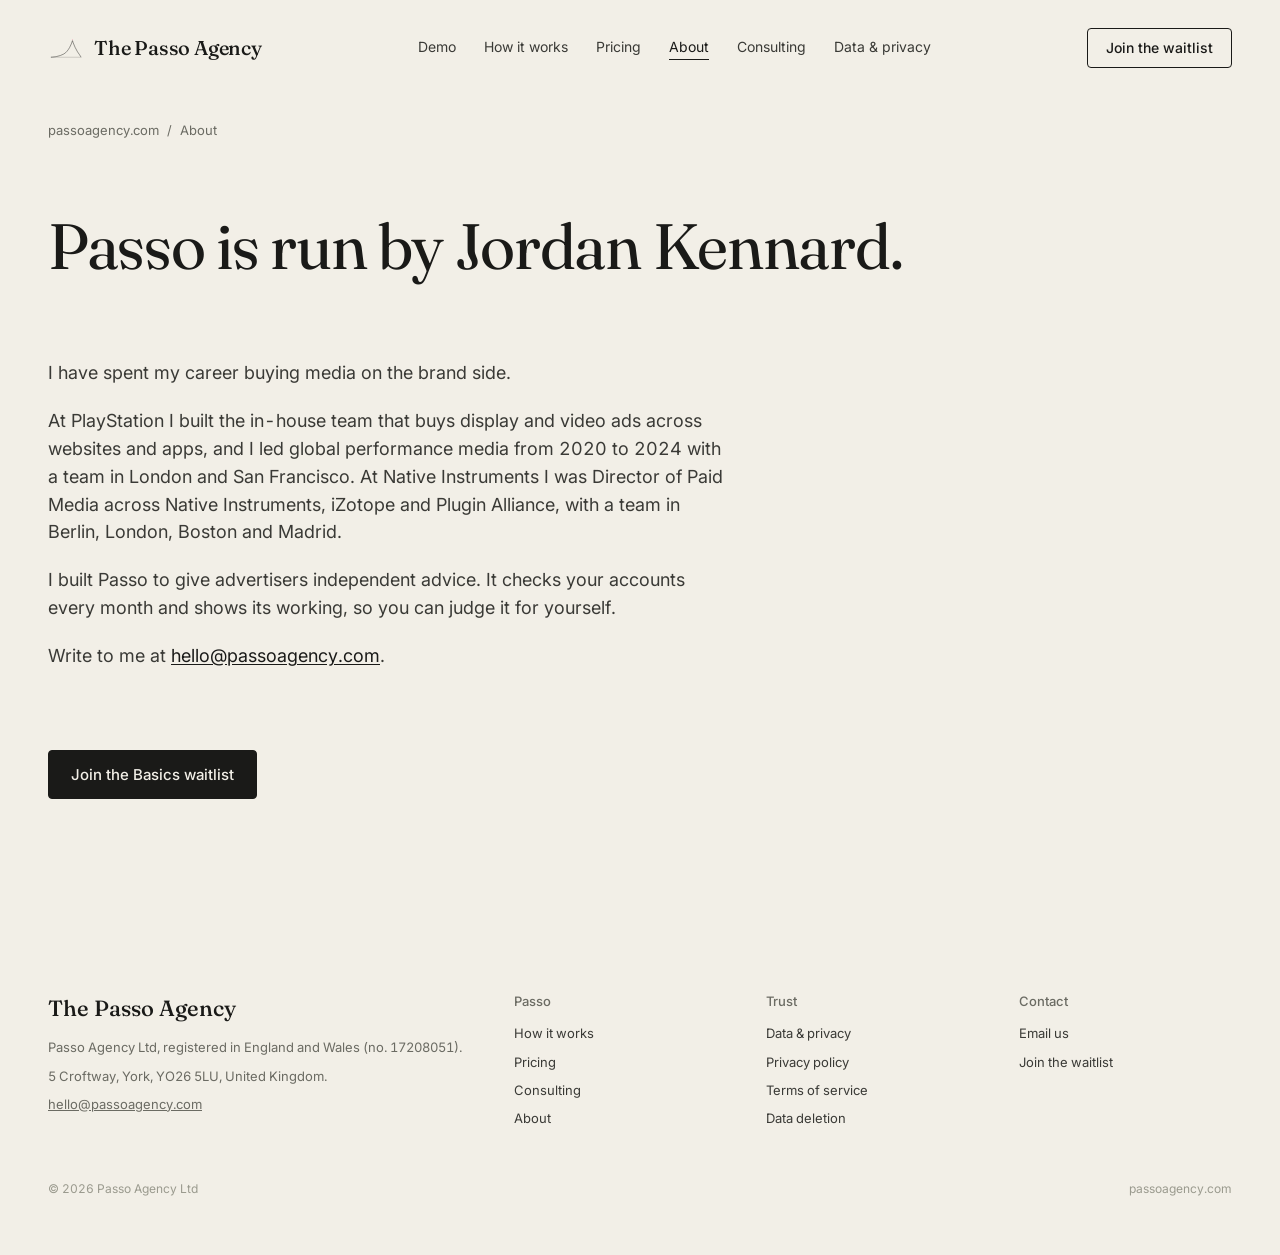
==== commit 665303c7: "Reorder top nav: Demo, How it works, Pricing, About, Consulting, Data & privacy Co-Authored-By: Clau" ====
--- a/about.html
+++ b/about.html
@@ -29,11 +29,11 @@
         <span>The Passo Agency</span>
       </a>
       <div class="nav-links">
+        <a href="https://clients.passoagency.com/demo/health-check">Demo</a>
         <a href="/how-it-works.html">How it works</a>
-        <a href="https://clients.passoagency.com/demo/health-check">Demo</a>
-        <a href="/consulting.html">Consulting</a>
         <a href="/pricing.html">Pricing</a>
         <a href="/about.html" class="active">About</a>
+        <a href="/consulting.html">Consulting</a>
         <a href="/data-privacy.html">Data &amp; privacy</a>
       </div>
       <a href="/coming-soon.html" class="nav-cta">Join the waitlist</a>
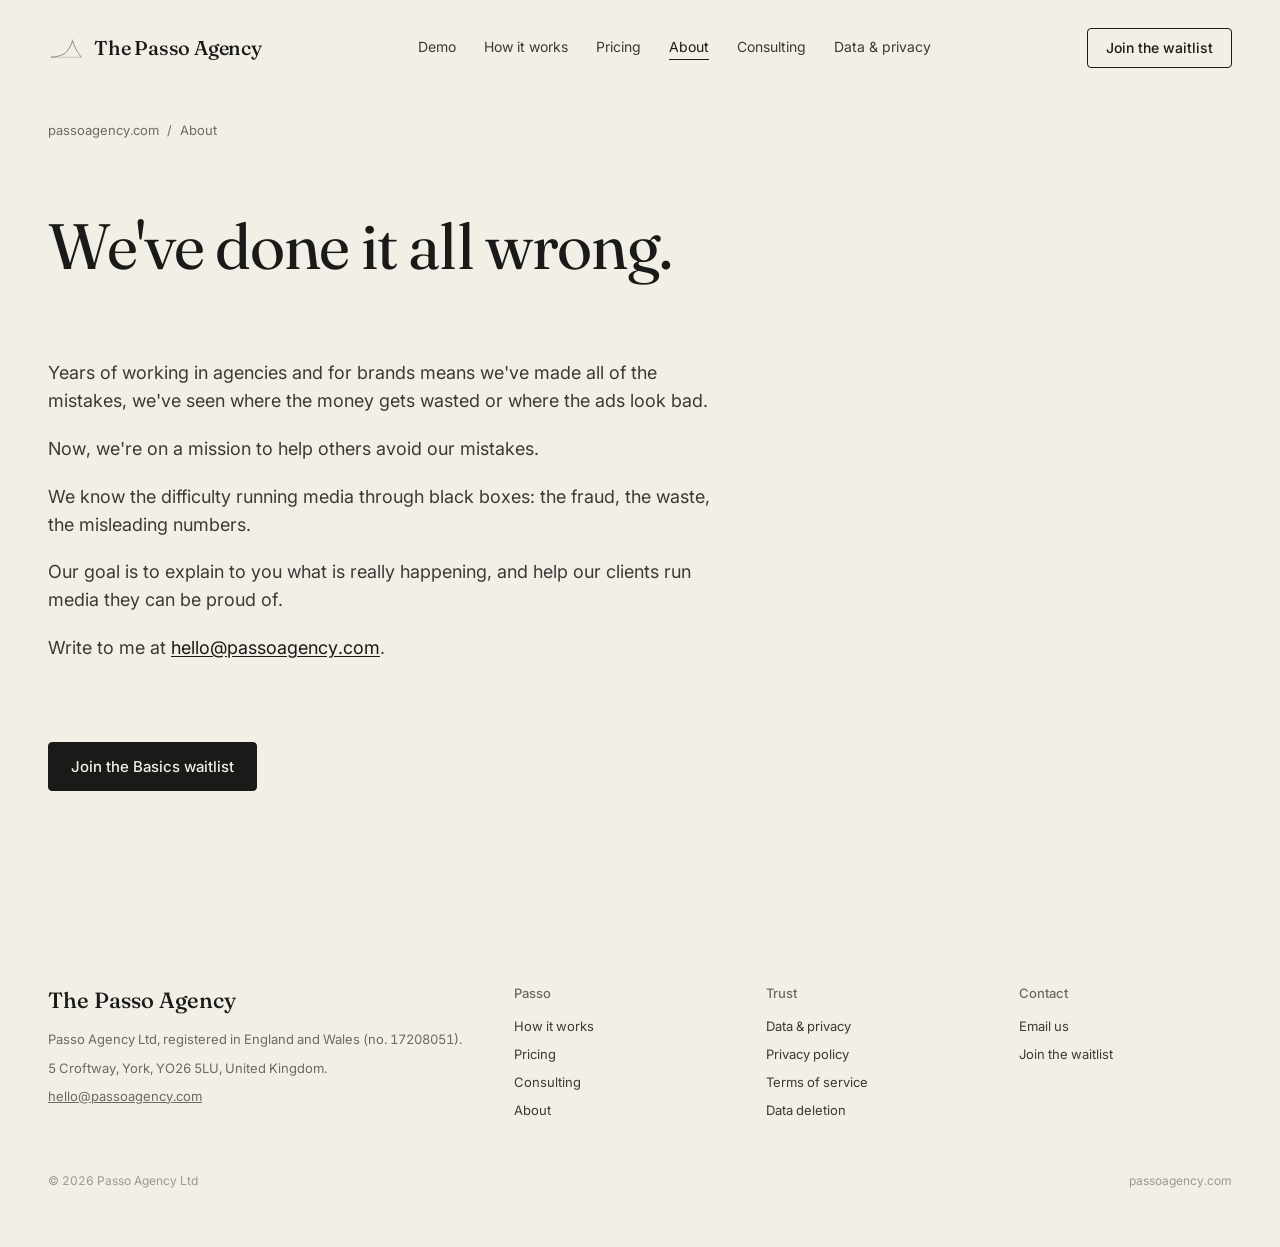
==== commit b516bffb: "About page: new copy, we've made the mistakes so clients can avoid them Co-Authored-By: Claude Opus " ====
--- a/about.html
+++ b/about.html
@@ -4,7 +4,7 @@
   <meta charset="UTF-8" />
   <meta name="viewport" content="width=device-width, initial-scale=1.0" />
   <title>About The Passo Agency</title>
-  <meta name="description" content="Passo is run by Jordan Kennard, who led paid media at PlayStation and Native Instruments." />
+  <meta name="description" content="We have made the mistakes in media buying, so we help our clients avoid them and run media they can be proud of." />
 
   <link rel="icon" type="image/svg+xml" href="data:image/svg+xml,%3Csvg xmlns='http://www.w3.org/2000/svg' viewBox='0 0 200 160' fill='none'%3E%3Cg transform='translate(16,24)'%3E%3Cline x1='120' y1='8' x2='120' y2='18' stroke='%23E5326A' stroke-width='3'/%3E%3Cpath d='M 0 110 C 14 109, 22 108, 32 106 C 46 103, 60 99, 72 92 C 86 84, 96 70, 104 56 C 112 42, 116 30, 120 18 L 124 30 C 130 46, 138 64, 148 80 C 156 92, 162 100, 168 110' stroke='%231A1A18' stroke-width='6' stroke-linejoin='miter' stroke-linecap='butt' fill='none'/%3E%3Cline x1='0' y1='110' x2='168' y2='110' stroke='%231A1A18' stroke-width='3'/%3E%3C/g%3E%3C/svg%3E" />
 
@@ -45,12 +45,13 @@
 
     <main class="pr pg">
 
-      <h1>Passo is run by Jordan Kennard.</h1>
+      <h1>We've done it all wrong.</h1>
 
       <section class="pg-section pg-prose">
-        <p>I have spent my career buying media on the brand side.</p>
-        <p>At PlayStation I built the in-house team that buys display and video ads across websites and apps, and I led global performance media from 2020 to 2024 with a team in London and San Francisco. At Native Instruments I was Director of Paid Media across Native Instruments, iZotope and Plugin Alliance, with a team in Berlin, London, Boston and Madrid.</p>
-        <p>I built Passo to give advertisers independent advice. It checks your accounts every month and shows its working, so you can judge it for yourself.</p>
+        <p>Years of working in agencies and for brands means we've made all of the mistakes, we've seen where the money gets wasted or where the ads look bad.</p>
+        <p>Now, we're on a mission to help others avoid our mistakes.</p>
+        <p>We know the difficulty running media through black boxes: the fraud, the waste, the misleading numbers.</p>
+        <p>Our goal is to explain to you what is really happening, and help our clients run media they can be proud of.</p>
         <p>Write to me at <a href="mailto:hello@passoagency.com">hello@passoagency.com</a>.</p>
       </section>
 
--- a/assets/site.css
+++ b/assets/site.css
@@ -616,6 +616,8 @@
 .pr-btn { border-radius: var(--r-2); }
 .pr a { color: var(--ink-primary); text-underline-offset: 2px; }
 .pr a.pr-btn { color: var(--paper-bg); }
+.btn-rosa { background: var(--rosa); border-color: var(--rosa); }
+.pg-cta { margin: 0 0 32px; }
 
 .term { border-bottom: 1px dotted var(--ink-secondary); cursor: help; }
 
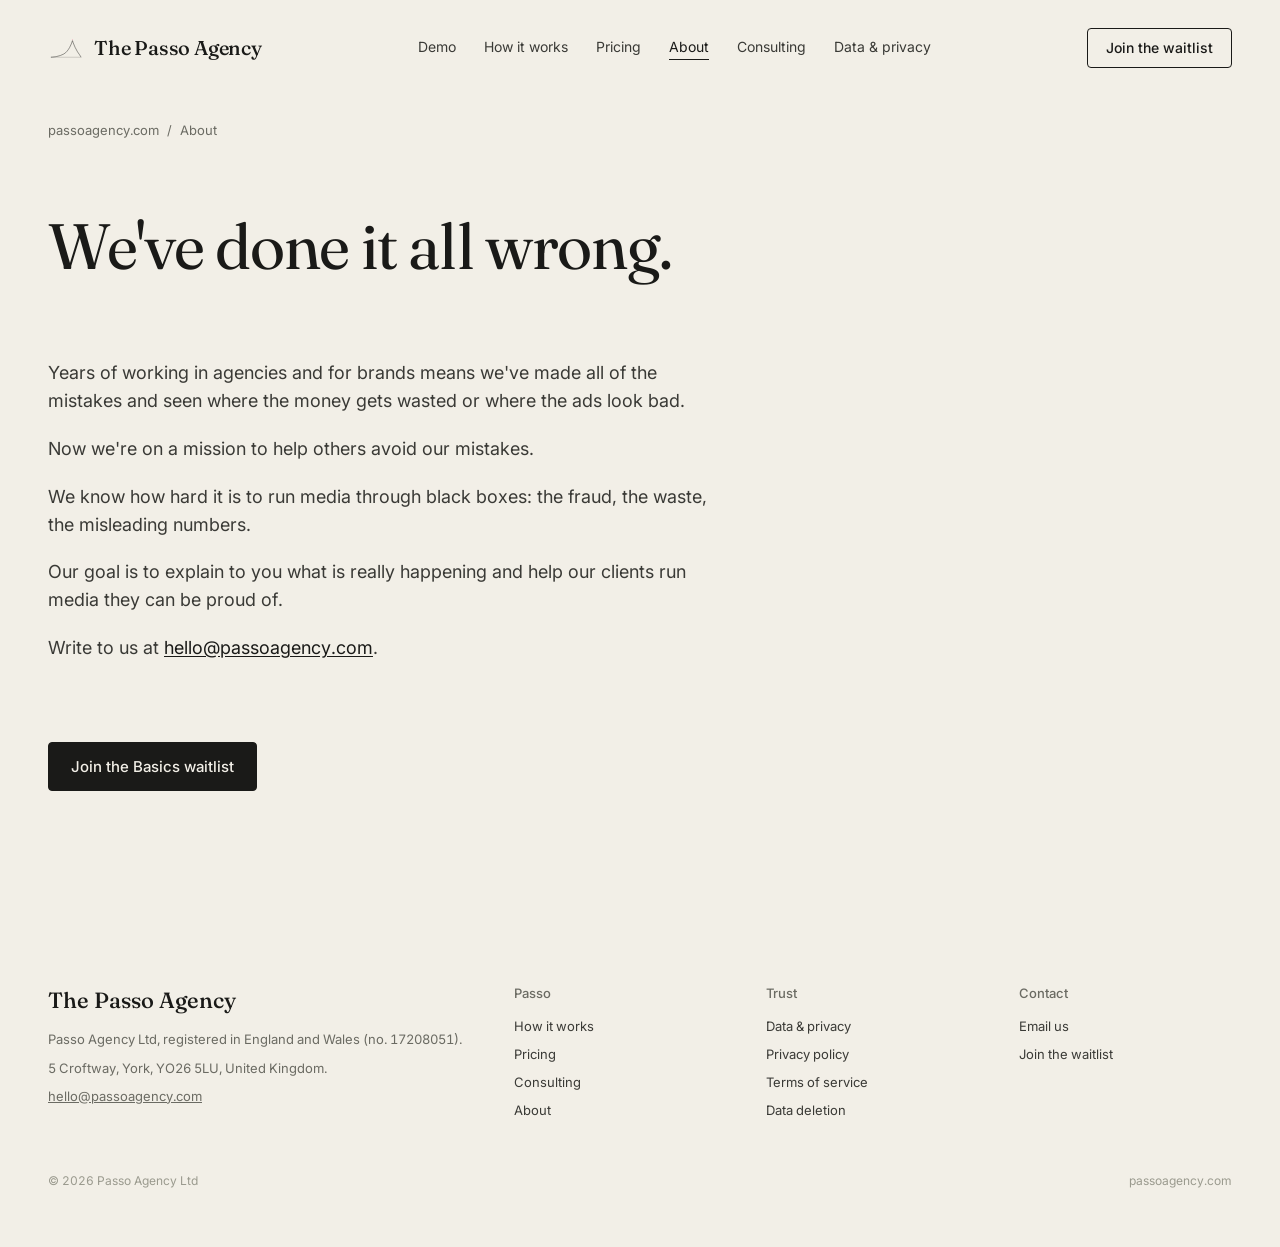
==== commit 20b21c12: "About page: grammar and comma fixes, write to us Co-Authored-By: Claude Opus 5.5 <noreply@anthropic." ====
--- a/about.html
+++ b/about.html
@@ -48,11 +48,11 @@
       <h1>We've done it all wrong.</h1>
 
       <section class="pg-section pg-prose">
-        <p>Years of working in agencies and for brands means we've made all of the mistakes, we've seen where the money gets wasted or where the ads look bad.</p>
-        <p>Now, we're on a mission to help others avoid our mistakes.</p>
-        <p>We know the difficulty running media through black boxes: the fraud, the waste, the misleading numbers.</p>
-        <p>Our goal is to explain to you what is really happening, and help our clients run media they can be proud of.</p>
-        <p>Write to me at <a href="mailto:hello@passoagency.com">hello@passoagency.com</a>.</p>
+        <p>Years of working in agencies and for brands means we've made all of the mistakes and seen where the money gets wasted or where the ads look bad.</p>
+        <p>Now we're on a mission to help others avoid our mistakes.</p>
+        <p>We know how hard it is to run media through black boxes: the fraud, the waste, the misleading numbers.</p>
+        <p>Our goal is to explain to you what is really happening and help our clients run media they can be proud of.</p>
+        <p>Write to us at <a href="mailto:hello@passoagency.com">hello@passoagency.com</a>.</p>
       </section>
 
       <section class="pg-section">
